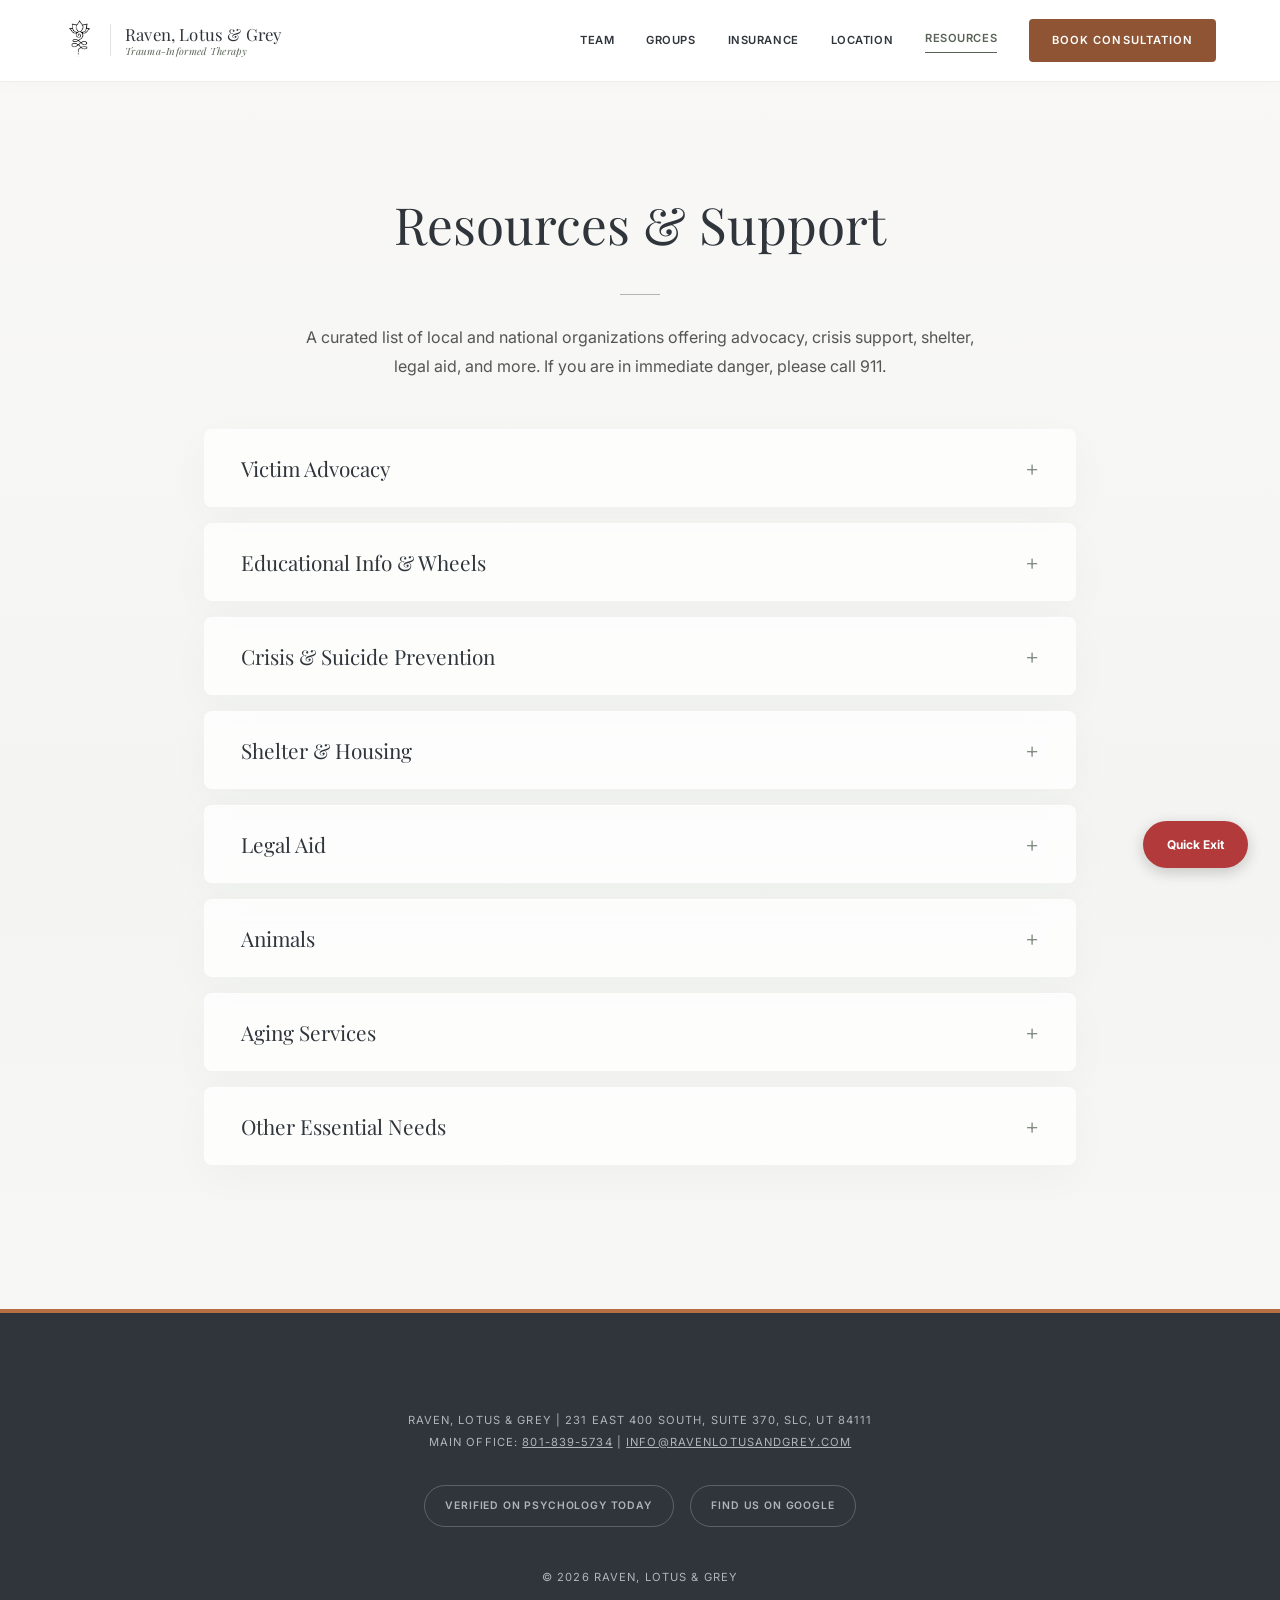
==== resources.html @ a5d20e28 "Update Open Graph meta tags for resources page" ====
<!DOCTYPE html>
<html lang="en">
<head>
    <meta charset="UTF-8">
    <meta name="viewport" content="width=device-width, initial-scale=1.0">
    <meta name="referrer" content="no-referrer">
    <meta name="description" content="Local and national resources for domestic violence advocacy, crisis support, shelter, legal aid, and more from Raven, Lotus & Grey in Salt Lake City.">
    <meta property="og:title" content="Resources & Support | Raven, Lotus & Grey">
    <meta property="og:description" content="A curated list of local and national organizations offering advocacy, crisis support, shelter, legal aid, and more.">
    <meta property="og:type" content="website">
    <meta property="og:url" content="https://ravenlotusandgrey.com/resources.html">
    <meta property="og:image" content="https://ravenlotusandgrey.com/logo.png">
    <title>Resources & Support | Raven, Lotus & Grey</title>
    <link rel="icon" type="image/png" href="logo.png">
    <link rel="preconnect" href="https://fonts.googleapis.com">
    <link rel="preconnect" href="https://fonts.gstatic.com" crossorigin>
    <link href="https://fonts.googleapis.com/css2?family=Inter:wght@300;400;500;600&family=Playfair+Display:ital,wght@0,400;0,500;1,400&display=swap" rel="stylesheet">
    <style>
        :root {
            --rlg-slate: #2F353B;
            --rlg-moss: #848D82;
            --rlg-moss-text: #5A6357;
            --rlg-clay: #B76E43;
            --rlg-clay-dark: #8F5433;
            --rlg-cream: #F9F8F6;
            --rlg-mist: #EAECE9;
            --white: #ffffff;
            --transition: all 0.5s cubic-bezier(0.165, 0.84, 0.44, 1);
        }

        * { box-sizing: border-box; margin: 0; padding: 0; }

        body {
            font-family: 'Inter', sans-serif;
            background: linear-gradient(180deg, var(--rlg-cream) 0%, #F4F5F2 50%, var(--rlg-cream) 100%);
            color: var(--rlg-slate);
            line-height: 1.8;
        }

        /* Skip link */
        .skip-link {
            position: absolute; top: -60px; left: 1rem; background: var(--rlg-slate); color: var(--white);
            padding: 0.75rem 1.25rem; border-radius: 4px; z-index: 5000; text-decoration: none;
            font-size: 0.8rem; font-weight: 600; transition: top 0.2s ease;
        }
        .skip-link:focus { top: 1rem; }

        nav {
            padding: 1.2rem 5%; display: flex; justify-content: space-between; align-items: center;
            background: var(--white);
            border-bottom: 1px solid rgba(132, 141, 130, 0.15); position: sticky; top: 0; z-index: 1000;
            box-shadow: 0 2px 20px rgba(47, 53, 59, 0.02);
        }
        .nav-logo-container { display: flex; align-items: center; gap: 14px; text-decoration: none; }
        .logo-img { height: 42px; width: auto; }
        .nav-divider { width: 1px; height: 32px; background: rgba(47, 53, 59, 0.15); flex-shrink: 0; }
        .nav-brand-group { display: flex; flex-direction: column; line-height: 1.2; }
        .nav-brand { font-family: 'Playfair Display', serif; font-weight: 400; font-size: 1.05rem; color: var(--rlg-slate); letter-spacing: 0.01em; }
        .nav-tagline { font-family: 'Playfair Display', serif; font-style: italic; font-size: 0.62rem; color: var(--rlg-moss-text); letter-spacing: 0.03em; margin-top: 1px; }
        .nav-links { display: flex; align-items: center; }
        .nav-links a { margin-left: 2rem; text-decoration: none; color: var(--rlg-slate); font-size: 0.7rem; font-weight: 600; text-transform: uppercase; letter-spacing: 0.05em; transition: var(--transition); }
        .nav-links a:hover, .nav-links a:focus-visible { color: var(--rlg-moss-text); }
        .nav-links a.current { color: var(--rlg-moss-text); border-bottom: 1px solid var(--rlg-moss-text); padding-bottom: 4px; }
        .nav-booking-btn {
            margin-left: 2rem !important; background: var(--rlg-clay-dark); color: var(--white) !important;
            padding: 0.7rem 1.4rem; border-radius: 4px; letter-spacing: 0.1em !important;
        }
        .nav-booking-btn:hover, .nav-booking-btn:focus-visible { background: var(--rlg-slate); color: var(--white) !important; }

        .nav-toggle {
            display: none; flex-direction: column; justify-content: space-between; width: 26px; height: 20px;
            background: none; border: none; cursor: pointer; padding: 0; z-index: 1100;
        }
        .nav-toggle span { display: block; height: 2px; width: 100%; background: var(--rlg-slate); border-radius: 2px; transition: var(--transition); }
        .nav-toggle.open span:nth-child(1) { transform: translateY(9px) rotate(45deg); }
        .nav-toggle.open span:nth-child(2) { opacity: 0; }
        .nav-toggle.open span:nth-child(3) { transform: translateY(-9px) rotate(-45deg); }

        .safe-exit-float {
            position: fixed; bottom: 2rem; right: 2rem; border: none; cursor: pointer; font-family: 'Inter', sans-serif;
            background: #b33a3a; color: white; padding: 1rem 1.5rem; border-radius: 50px; font-weight: 700;
            font-size: 0.75rem; z-index: 2000; box-shadow: 0 4px 15px rgba(0,0,0,0.2); transition: var(--transition);
        }
        .safe-exit-float:hover { transform: scale(1.03); background: #962e2e; }

        .resources-hero { padding: 6rem 10% 3rem; text-align: center; }
        .resources-hero:focus { outline: none; }
        .resources-hero h1 { font-family: 'Playfair Display', serif; font-size: clamp(2.4rem, 5vw, 3.2rem); font-weight: 400; color: var(--rlg-slate); }
        .resources-hero h1::after { content: ""; display: block; width: 40px; height: 1px; background: var(--rlg-moss); margin: 1.5rem auto 0; opacity: 0.6; }
        .resources-hero p { max-width: 680px; margin: 1.75rem auto 0; color: #555; font-size: 1rem; line-height: 1.8; }

        .resource-container { max-width: 1000px; margin: 0 auto; padding: 0 5% 8rem; }
        .accordion-item {
            background: rgba(255, 255, 255, 0.75); backdrop-filter: blur(12px); -webkit-backdrop-filter: blur(12px);
            border: 1px solid rgba(255, 255, 255, 0.5); border-radius: 8px; overflow: hidden;
            margin-bottom: 1rem; box-shadow: 0 12px 40px rgba(47, 53, 59, 0.03); transition: var(--transition);
        }
        .accordion-item:hover { border-color: rgba(132, 141, 130, 0.25); }
        .accordion-header {
            width: 100%; padding: 1.5rem 2.25rem; background: none; border: none;
            text-align: left; font-family: 'Playfair Display', serif; font-size: 1.3rem; font-weight: 400;
            display: flex; justify-content: space-between; align-items: center; cursor: pointer;
            transition: var(--transition); color: var(--rlg-slate);
        }
        .accordion-header:hover, .accordion-header:focus-visible { color: var(--rlg-moss-text); }
        .accordion-header:focus-visible { outline: 2px solid var(--rlg-moss); outline-offset: -2px; }
        .accordion-icon { font-family: 'Inter', sans-serif; font-size: 1.4rem; font-weight: 300; color: var(--rlg-moss); flex-shrink: 0; margin-left: 1rem; }
        .accordion-content { display: none; padding: 0.5rem 2.25rem 2.25rem; border-top: 1px solid rgba(132, 141, 130, 0.15); }

        .resource-entry { padding: 1.4rem 0; border-bottom: 1px solid rgba(132, 141, 130, 0.1); }
        .resource-entry:first-child { padding-top: 1.6rem; }
        .resource-entry:last-child { border-bottom: none; padding-bottom: 0; }
        .resource-name { font-weight: 600; color: var(--rlg-slate); font-size: 1.05rem; display: block; margin-bottom: 0.4rem; }
        .resource-info { display: inline-block; font-size: 0.7rem; font-weight: 700; text-transform: uppercase; letter-spacing: 0.05em; color: var(--white); background: var(--rlg-moss-text); padding: 0.3rem 0.7rem; border-radius: 3px; margin-bottom: 0.6rem; }
        .resource-desc { font-size: 0.9rem; color: #666; margin-bottom: 0.4rem; }
        .resource-link { font-size: 0.75rem; font-weight: 700; text-transform: uppercase; letter-spacing: 0.05em; color: var(--rlg-slate); text-decoration: none; border-bottom: 2px solid var(--rlg-mist); padding-bottom: 3px; transition: var(--transition); }
        .resource-link:hover, .resource-link:focus-visible { color: var(--rlg-moss-text); border-color: var(--rlg-moss-text); }

        .diagram-note { font-size: 0.9rem; color: #666; margin: 1.6rem 0 1.5rem; }
        .wheels-gallery { display: flex; gap: 1.5rem; }
        .gallery-card { flex: 1; text-align: center; }
        .gallery-card p { font-family: 'Playfair Display', serif; font-size: 1.05rem; margin-bottom: 0.75rem; color: var(--rlg-slate); }
        .thumbnail-container {
            width: 100%; height: 200px; overflow: hidden; display: flex; align-items: center; justify-content: center;
            cursor: zoom-in; background: rgba(250, 249, 246, 0.8); border-radius: 6px; border: 1px solid rgba(132, 141, 130, 0.15);
            position: relative; transition: var(--transition);
        }
        .thumbnail-container:hover, .thumbnail-container:focus-visible { box-shadow: 0 12px 30px rgba(47, 53, 59, 0.08); }
        .thumbnail-container:focus-visible { outline: 2px solid var(--rlg-moss); outline-offset: 2px; }
        .thumbnail-container img { max-width: 100%; max-height: 100%; object-fit: contain; transition: var(--transition); }
        .thumbnail-container:hover img { transform: scale(1.04); }
        .thumbnail-container::after {
            content: "Click to enlarge"; position: absolute; bottom: 0; left: 0; width: 100%;
            background: rgba(47, 53, 59, 0.8); color: #fff; font-size: 0.65rem; text-transform: uppercase;
            padding: 5px 0; opacity: 0; transition: var(--transition); letter-spacing: 0.08em;
        }
        .thumbnail-container:hover::after, .thumbnail-container:focus-visible::after { opacity: 1; }
        .diagram-caption { display: block; font-size: 0.7rem; color: #888; margin-top: 0.65rem; }

        .image-viewer-modal {
            display: none; position: fixed; z-index: 3000; left: 0; top: 0; width: 100%; height: 100%;
            background-color: rgba(47, 53, 59, 0.95); backdrop-filter: blur(6px); justify-content: center;
            align-items: center; cursor: zoom-out;
        }
        .viewer-content { max-width: 90%; max-height: 85vh; object-fit: contain; border-radius: 4px; box-shadow: 0 4px 30px rgba(0,0,0,0.4); animation: zoomIn 0.2s ease; }
        .close-viewer {
            position: absolute; top: 2rem; right: 3rem; color: #fff; font-size: 3rem; font-weight: 300;
            cursor: pointer; transition: var(--transition); background: none; border: none; line-height: 1; padding: 0.25rem;
        }
        .close-viewer:hover, .close-viewer:focus-visible { color: var(--rlg-moss); }
        .close-viewer:focus-visible { outline: 2px solid var(--white); outline-offset: 2px; }
        @keyframes zoomIn { from { transform: scale(0.95); opacity: 0; } to { transform: scale(1); opacity: 1; } }

        footer { padding: 6rem 10%; background: var(--rlg-slate); color: #b1b5b9; text-align: center; font-size: 0.7rem; text-transform: uppercase; letter-spacing: 0.1em; border-top: 4px solid var(--rlg-clay); }
        footer address { font-style: normal; line-height: 2; margin-bottom: 1rem; }
        footer a { color: #b1b5b9; text-decoration: underline; }
        footer a:hover { color: var(--white); }
        .trust-badges { display: flex; justify-content: center; gap: 1rem; flex-wrap: wrap; margin: 2rem 0 2.5rem; }
        .trust-badge {
            display: inline-block; border: 1px solid rgba(177, 181, 185, 0.35); padding: 0.65rem 1.3rem;
            border-radius: 50px; font-size: 0.65rem; letter-spacing: 0.08em; text-transform: uppercase;
            font-weight: 600; color: #b1b5b9; text-decoration: none !important; transition: var(--transition);
        }
        .trust-badge:hover { border-color: var(--rlg-moss); color: var(--white); }

        @media (max-width: 900px) {
            .nav-toggle { display: flex; }
            .nav-links {
                display: none; flex-direction: column; position: absolute; top: 100%; left: 0; width: 100%;
                background: rgba(255,255,255,0.98); backdrop-filter: blur(10px); padding: 1.5rem 5% 2rem;
                box-shadow: 0 10px 30px rgba(47,53,59,0.08); border-bottom: 1px solid rgba(132,141,130,0.15);
            }
            .nav-links.open { display: flex; }
            .nav-links a { margin-left: 0; margin-bottom: 1.25rem; text-align: center; }
            .nav-booking-btn { margin-left: 0 !important; text-align: center; }
        }
        @media (max-width: 768px) {
            .resources-hero { padding: 4rem 5% 2rem; }
            .accordion-header { padding: 1.25rem 1.5rem; font-size: 1.1rem; }
            .accordion-content { padding: 0.5rem 1.5rem 1.75rem; }
            .wheels-gallery { flex-direction: column; }
            .thumbnail-container { height: 240px; }
            .close-viewer { right: 1.5rem; top: 1rem; }
        }
        @media (max-width: 600px) {
            .nav-tagline, .nav-divider { display: none; }
        }
        @media (prefers-reduced-motion: reduce) {
            *, *::before, *::after {
                animation-duration: 0.01ms !important; animation-iteration-count: 1 !important;
                transition-duration: 0.01ms !important; scroll-behavior: auto !important;
            }
        }

        /* Scroll reveal */
        .reveal { opacity: 0; transform: translateY(24px); transition: opacity 0.7s ease, transform 0.7s ease; }
        .reveal.visible { opacity: 1; transform: translateY(0); }
        .reveal:nth-child(1) { transition-delay: 0s; }
        .reveal:nth-child(2) { transition-delay: 0.06s; }
        .reveal:nth-child(3) { transition-delay: 0.12s; }
        .reveal:nth-child(4) { transition-delay: 0.18s; }
        .reveal:nth-child(5) { transition-delay: 0.24s; }
        .reveal:nth-child(6) { transition-delay: 0.3s; }
        .reveal:nth-child(7) { transition-delay: 0.36s; }
        .reveal:nth-child(8) { transition-delay: 0.42s; }
    </style>
</head>
<body>

<a href="#main-content" class="skip-link">Skip to main content</a>

<nav>
    <a href="index.html" class="nav-logo-container">
        <img src="logo.png" alt="Raven, Lotus & Grey Logo" class="logo-img">
        <span class="nav-divider" aria-hidden="true"></span>
        <span class="nav-brand-group">
            <span class="nav-brand">Raven, Lotus & Grey</span>
            <span class="nav-tagline">Trauma-Informed Therapy</span>
        </span>
    </a>
    <button class="nav-toggle" id="nav-toggle" aria-label="Toggle navigation menu" aria-expanded="false" aria-controls="nav-links">
        <span></span><span></span><span></span>
    </button>
    <div class="nav-links" id="nav-links">
        <a href="index.html#clinicians">Team</a>
        <a href="index.html#groups">Groups</a>
        <a href="index.html#insurance">Insurance</a>
        <a href="index.html#location">Location</a>
        <a href="resources.html" class="current">Resources</a>
        <a href="https://clientsecure.me/widget-redirect?scopeId=57efbf01-3578-45d1-959e-c361cdd3eb7b&scopeGlobal=true&applicationId=7c72cb9f9a9b913654bb89d6c7b4e71a77911b30192051da35384b4d0c6d505b&channel=client_portal&appearance=%7B%22fullScreen%22%3Atrue%7D" class="nav-booking-btn">Book Consultation</a>
    </div>
</nav>

<button id="quick-exit-btn" class="safe-exit-float" aria-label="Quickly leave this site to a neutral webpage">Quick Exit</button>

<header class="resources-hero" id="main-content" tabindex="-1">
    <h1>Resources & Support</h1>
    <p>A curated list of local and national organizations offering advocacy, crisis support, shelter, legal aid, and more. If you are in immediate danger, please call 911.</p>
</header>

<div class="resource-container">

    <div class="accordion-item reveal">
        <button class="accordion-header" onclick="toggleAccordion(this, 'advocacy')" aria-expanded="false" aria-controls="advocacy">
            Victim Advocacy <span class="accordion-icon">+</span>
        </button>
        <div id="advocacy" class="accordion-content" role="region" aria-hidden="true">
            <div class="resource-entry"><span class="resource-name">Salt Lake City PD Victim Advocates</span><span class="resource-info">801-580-7969</span><p class="resource-desc">Addresses the immediate needs of victims, assists in the process of recovery from crime, and provides information and resources.</p></div>
            <div class="resource-entry"><span class="resource-name">Murray City PD Victim Advocates</span><span class="resource-info">801-284-4203</span><p class="resource-desc">Assists in the process of recovery from crime and provides information and resources.</p></div>
            <div class="resource-entry"><span class="resource-name">Draper City PD Victim Advocates</span><span class="resource-info">801-576-6355</span><p class="resource-desc">Immediate needs assistance for crime victims.</p></div>
            <div class="resource-entry"><span class="resource-name">Midvale City PD Victim Advocates</span><span class="resource-info">385-468-9365</span><p class="resource-desc">Immediate needs assistance and resource provision.</p></div>
            <div class="resource-entry"><span class="resource-name">West Valley City PD Victim Advocates</span><span class="resource-info">801-963-3223</span><p class="resource-desc">Immediate needs assistance and resource provision.</p></div>
            <div class="resource-entry"><span class="resource-name">Peace House</span><span class="resource-info">435-658-4739</span><p class="resource-desc">Main office located in Park City. Provides victim advocacy and emergency 24/7 support.</p><a href="https://peacehouse.org/" class="resource-link">Visit peacehouse.org</a></div>
        </div>
    </div>

    <div class="accordion-item reveal">
        <button class="accordion-header" onclick="toggleAccordion(this, 'edu')" aria-expanded="false" aria-controls="edu">
            Educational Info & Wheels <span class="accordion-icon">+</span>
        </button>
        <div id="edu" class="accordion-content" role="region" aria-hidden="true">
            <p class="diagram-note">Select any diagram below to view it full screen.</p>
            <div class="wheels-gallery">
                <div class="gallery-card">
                    <p>Power & Control</p>
                    <div class="thumbnail-container" tabindex="0" role="button" aria-label="Enlarge Power and Control Wheel diagram" onclick="viewImage('power.jpeg', 'Power and Control Wheel Diagram', this)" onkeydown="if(event.key==='Enter'||event.key===' '){event.preventDefault(); viewImage('power.jpeg', 'Power and Control Wheel Diagram', this);}">
                        <img src="power.jpeg" alt="Power and Control Wheel Diagram">
                    </div>
                    <small class="diagram-caption">Developed by the Domestic Abuse Intervention Programs (DAIP), Duluth, MN.</small>
                </div>
                <div class="gallery-card">
                    <p>Equality Framework</p>
                    <div class="thumbnail-container" tabindex="0" role="button" aria-label="Enlarge Equality Wheel diagram" onclick="viewImage('Equality-wheel.png', 'Equality Wheel Diagram', this)" onkeydown="if(event.key==='Enter'||event.key===' '){event.preventDefault(); viewImage('Equality-wheel.png', 'Equality Wheel Diagram', this);}">
                        <img src="Equality-wheel.png" alt="Equality Wheel Diagram">
                    </div>
                    <small class="diagram-caption">Developed by the Domestic Abuse Intervention Programs (DAIP), Duluth, MN.</small>
                </div>
                <div class="gallery-card">
                    <p>Cycle of Abuse</p>
                    <div class="thumbnail-container" tabindex="0" role="button" aria-label="Enlarge Cycle of Abuse diagram" onclick="viewImage('cycle-of-abuse.png', 'Cycle of Abuse Diagram', this)" onkeydown="if(event.key==='Enter'||event.key===' '){event.preventDefault(); viewImage('cycle-of-abuse.png', 'Cycle of Abuse Diagram', this);}">
                        <img src="cycle-of-abuse.png" alt="Cycle of Abuse Diagram">
                    </div>
                    <small class="diagram-caption">Concept developed by Dr. Lenore E. Walker (1979).</small>
                </div>
            </div>
        </div>
    </div>

    <div class="accordion-item reveal">
        <button class="accordion-header" onclick="toggleAccordion(this, 'crisis')" aria-expanded="false" aria-controls="crisis">
            Crisis & Suicide Prevention <span class="accordion-icon">+</span>
        </button>
        <div id="crisis" class="accordion-content" role="region" aria-hidden="true">
            <div class="resource-entry"><span class="resource-name">National Suicide Prevention Hotline</span><span class="resource-info">1-800-273-8255</span><br><a href="https://988lifeline.org/" class="resource-link">988lifeline.org</a></div>
            <div class="resource-entry"><span class="resource-name">UNI Warmline</span><span class="resource-info">801-587-1055</span><p class="resource-desc">For individuals who are not in crisis, but seeking support, engagement, or encouragement.</p></div>
            <div class="resource-entry"><span class="resource-name">Utah Domestic Violence LINKline</span><span class="resource-info">1-800-897-5465</span><p class="resource-desc">24/7 free, confidential support.</p></div>
            <div class="resource-entry"><span class="resource-name">Trevor Project</span><span class="resource-info">1-866-488-7386</span><br><a href="https://www.thetrevorproject.org/" class="resource-link">thetrevorproject.org</a></div>
            <div class="resource-entry"><span class="resource-name">Rape Recovery Crisis Line</span><span class="resource-info">1-888-421-1100</span><p class="resource-desc">Utah 24hr Sexual Violence Helpline.</p></div>
        </div>
    </div>

    <div class="accordion-item reveal">
        <button class="accordion-header" onclick="toggleAccordion(this, 'shelter')" aria-expanded="false" aria-controls="shelter">
            Shelter & Housing <span class="accordion-icon">+</span>
        </button>
        <div id="shelter" class="accordion-content" role="region" aria-hidden="true">
            <div class="resource-entry"><span class="resource-name">Rescue Mission of Salt Lake</span><span class="resource-info">801-521-5925 (Women) | 801-355-1302 (Men)</span><br><a href="https://rescuesaltlake.org/" class="resource-link">rescuesaltlake.org</a></div>
            <div class="resource-entry"><span class="resource-name">YWCA Utah</span><span class="resource-info">801-537-8600</span><br><a href="https://www.ywcautah.org/" class="resource-link">ywcautah.org</a></div>
            <div class="resource-entry"><span class="resource-name">VOA Center for Women and Children</span><span class="resource-info">801-261-9177</span><br><a href="https://www.voaut.org/cwc" class="resource-link">voaut.org/cwc</a></div>
            <div class="resource-entry"><span class="resource-name">Smart Move SLC</span><span class="resource-info">801-860-4342</span><br><a href="https://www.smartmoveslc.com/" class="resource-link">smartmoveslc.com</a></div>
        </div>
    </div>

    <div class="accordion-item reveal">
        <button class="accordion-header" onclick="toggleAccordion(this, 'legal')" aria-expanded="false" aria-controls="legal">
            Legal Aid <span class="accordion-icon">+</span>
        </button>
        <div id="legal" class="accordion-content" role="region" aria-hidden="true">
            <div class="resource-entry"><span class="resource-name">Legal Aid Society of Salt Lake</span><span class="resource-info">801-328-8849</span><br><a href="https://www.legalaidsocietyofsaltlake.org/" class="resource-link">legalaidsocietyofsaltlake.org</a></div>
            <div class="resource-entry"><span class="resource-name">Timpanogos Legal Center</span><span class="resource-info">801-649-8895</span><br><a href="https://www.timplegal.org/" class="resource-link">timplegal.org</a></div>
            <div class="resource-entry"><span class="resource-name">Utah Homicide Survivors</span><span class="resource-info">801-500-9077</span><p class="resource-desc">Legal assistance with civil issues related to homicide cases.</p></div>
        </div>
    </div>

    <div class="accordion-item reveal">
        <button class="accordion-header" onclick="toggleAccordion(this, 'animals')" aria-expanded="false" aria-controls="animals">
            Animals <span class="accordion-icon">+</span>
        </button>
        <div id="animals" class="accordion-content" role="region" aria-hidden="true">
            <div class="resource-entry"><span class="resource-name">Ruff Haven</span><span class="resource-info">801-251-6765</span><p class="resource-desc">Emergency animal shelter and free pet medical help.</p><a href="https://www.ruffhaven.org/" class="resource-link">ruffhaven.org</a></div>
            <div class="resource-entry"><span class="resource-name">Nuzzles & Co (Purple Paw Program)</span><p class="resource-desc">Safe pet sheltering for those leaving DV.</p><a href="https://www.nuzzlesandco.org/purple-paw-program/" class="resource-link">nuzzlesandco.org</a></div>
        </div>
    </div>

    <div class="accordion-item reveal">
        <button class="accordion-header" onclick="toggleAccordion(this, 'aging')" aria-expanded="false" aria-controls="aging">
            Aging Services <span class="accordion-icon">+</span>
        </button>
        <div id="aging" class="accordion-content" role="region" aria-hidden="true">
            <div class="resource-entry"><span class="resource-name">Utah Department of Human Services (Aging)</span><span class="resource-info">1-800-371-7897</span><br><a href="https://daas.utah.gov/" class="resource-link">daas.utah.gov</a></div>
            <div class="resource-entry"><span class="resource-name">Neighbors Helping Neighbors</span><span class="resource-info">801-585-9505</span><p class="resource-desc">Independence support for individuals 65+.</p></div>
        </div>
    </div>

    <div class="accordion-item reveal">
        <button class="accordion-header" onclick="toggleAccordion(this, 'essential')" aria-expanded="false" aria-controls="essential">
            Other Essential Needs <span class="accordion-icon">+</span>
        </button>
        <div id="essential" class="accordion-content" role="region" aria-hidden="true">
            <div class="resource-entry"><span class="resource-name">DWS Employment Resources</span><span class="resource-info">801-526-9675</span><br><a href="https://jobs.utah.gov/" class="resource-link">jobs.utah.gov</a></div>
            <div class="resource-entry"><span class="resource-name">Suited for Good</span><p class="resource-desc">Interview clothing assistance for men.</p><a href="https://www.suitedforgood.com/" class="resource-link">suitedforgood.com</a></div>
            <div class="resource-entry"><span class="resource-name">Fourth Street Clinic</span><span class="resource-info">801-364-0058</span><br><a href="https://fourthstreetclinic.org/" class="resource-link">fourthstreetclinic.org</a></div>
        </div>
    </div>

</div>

<div id="imageViewer" class="image-viewer-modal" role="dialog" aria-modal="true" aria-hidden="true" onclick="if(event.target===this){closeViewer();}">
    <button class="close-viewer" id="viewer-close-btn" onclick="closeViewer()" aria-label="Close image viewer">&times;</button>
    <img class="viewer-content" id="viewerTarget" src="" alt="" onclick="closeViewer()">
</div>

<footer>
    <address>
        Raven, Lotus & Grey | 231 East 400 South, Suite 370, SLC, UT 84111<br>
        Main Office: <a href="tel:+18018395734">801-839-5734</a> | <a href="mailto:info@ravenlotusandgrey.com">info@ravenlotusandgrey.com</a>
    </address>
    <div class="trust-badges">
        <a href="https://www.psychologytoday.com/us/therapists/raven-lotus-grey-salt-lake-city-ut/1708269" class="trust-badge" target="_blank" rel="noopener noreferrer">Verified on Psychology Today</a>
        <a href="https://maps.google.com/?cid=8307513080412740282" class="trust-badge" target="_blank" rel="noopener noreferrer">Find Us on Google</a>
    </div>
    &copy; 2026 Raven, Lotus & Grey
</footer>

<script>
    /* ---------- Scroll reveal ---------- */
    const revealEls = document.querySelectorAll('.reveal');
    if ('IntersectionObserver' in window) {
        const revealObserver = new IntersectionObserver((entries) => {
            entries.forEach(entry => {
                if (entry.isIntersecting) {
                    entry.target.classList.add('visible');
                    revealObserver.unobserve(entry.target);
                }
            });
        }, { threshold: 0.15, rootMargin: '0px 0px -40px 0px' });
        revealEls.forEach(el => revealObserver.observe(el));
    } else {
        revealEls.forEach(el => el.classList.add('visible'));
    }

    /* ---------- Mobile nav toggle ---------- */
    const navToggle = document.getElementById("nav-toggle");
    const navLinksEl = document.getElementById("nav-links");
    if (navToggle && navLinksEl) {
        navToggle.addEventListener("click", () => {
            const isOpen = navLinksEl.classList.toggle("open");
            navToggle.classList.toggle("open", isOpen);
            navToggle.setAttribute("aria-expanded", isOpen ? "true" : "false");
        });
        navLinksEl.querySelectorAll("a").forEach(link => {
            link.addEventListener("click", () => {
                navLinksEl.classList.remove("open");
                navToggle.classList.remove("open");
                navToggle.setAttribute("aria-expanded", "false");
            });
        });
    }

    /* ---------- Accordion ---------- */
    function toggleAccordion(btn, id) {
        const content = document.getElementById(id);
        const isOpen = content.classList.contains('open');

        document.querySelectorAll('.accordion-content').forEach(el => {
            el.classList.remove('open');
            el.style.display = 'none';
            el.setAttribute('aria-hidden', 'true');
            const header = el.previousElementSibling;
            header.setAttribute('aria-expanded', 'false');
            header.querySelector('.accordion-icon').textContent = '+';
        });

        if (!isOpen) {
            content.classList.add('open');
            content.style.display = 'block';
            content.setAttribute('aria-hidden', 'false');
            btn.setAttribute('aria-expanded', 'true');
            btn.querySelector('.accordion-icon').textContent = '\u2212';
        }
    }

    /* ---------- Image viewer with focus management ---------- */
    let lastFocusedImgTrigger = null;

    function viewImage(src, altText, triggerEl) {
        lastFocusedImgTrigger = triggerEl || document.activeElement;
        const img = document.getElementById('viewerTarget');
        img.src = src;
        img.alt = altText || '';
        const modal = document.getElementById('imageViewer');
        modal.style.display = 'flex';
        modal.setAttribute('aria-hidden', 'false');
        document.getElementById('viewer-close-btn').focus();
    }

    function closeViewer() {
        const modal = document.getElementById('imageViewer');
        modal.style.display = 'none';
        modal.setAttribute('aria-hidden', 'true');
        if (lastFocusedImgTrigger) {
            lastFocusedImgTrigger.focus();
            lastFocusedImgTrigger = null;
        }
    }

    /* ---------- Quick exit ---------- */
    function quickExit() {
        window.location.replace('https://www.weather.com');
    }
    document.getElementById('quick-exit-btn')?.addEventListener('click', quickExit);

    /* ---------- Keyboard handling: focus trap, escape, quick-exit ---------- */
    let escapeTimeout;
    document.addEventListener('keydown', function(event) {
        const viewer = document.getElementById('imageViewer');
        const viewerOpen = viewer && viewer.style.display === 'flex';

        if (viewerOpen && event.key === 'Tab') {
            event.preventDefault();
            document.getElementById('viewer-close-btn').focus();
            return;
        }

        if (event.key === 'Escape') {
            if (viewerOpen) { closeViewer(); return; }
            if (escapeTimeout) { quickExit(); }
            else { escapeTimeout = setTimeout(() => { escapeTimeout = null; }, 500); }
        }
    });
</script>

</body>
</html>
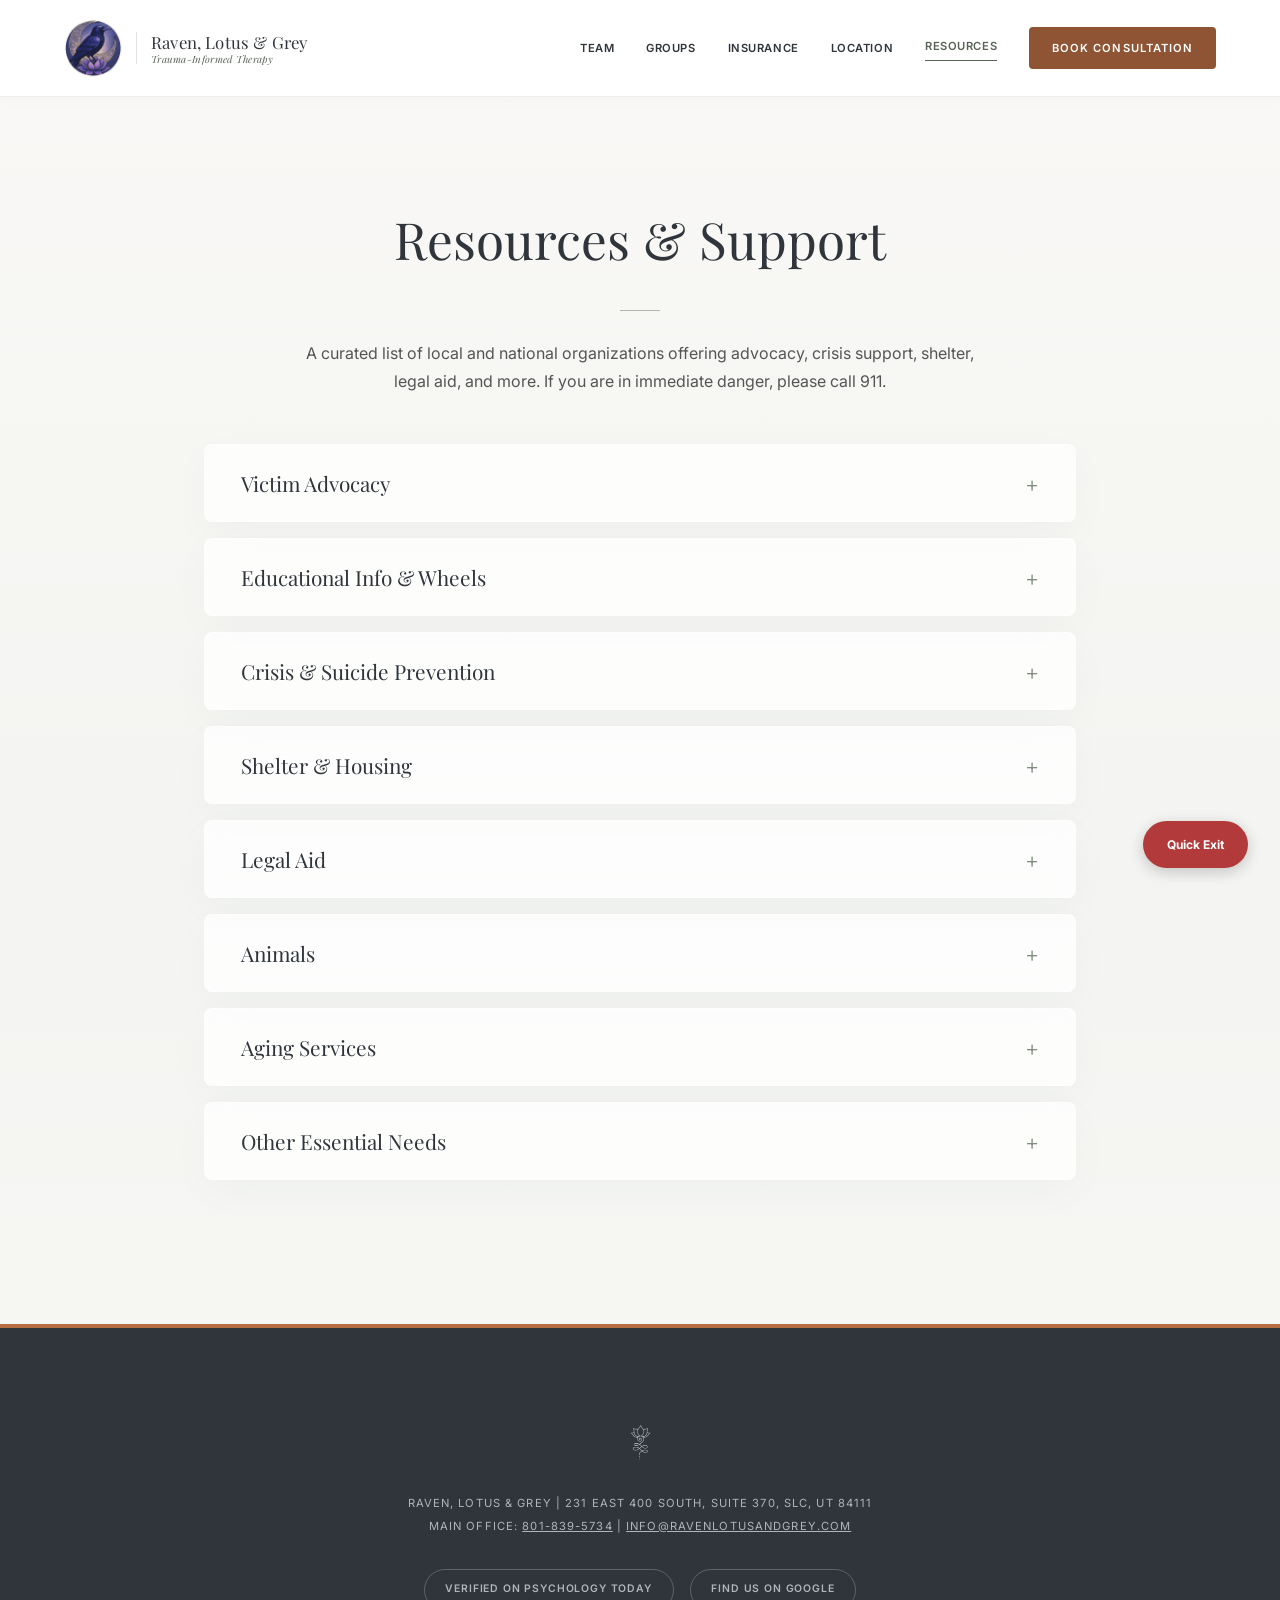
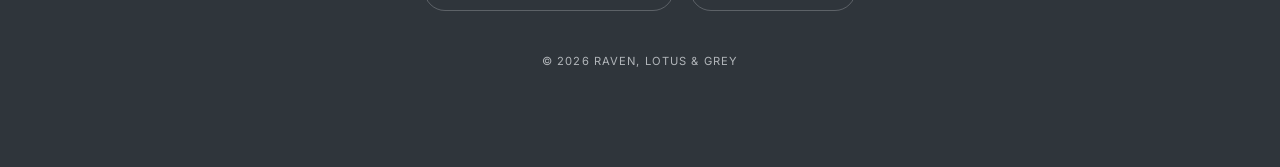
==== commit 432b5e9c: "Update logo images and adjust sizes in resources.html" ====
--- a/resources.html
+++ b/resources.html
@@ -52,7 +52,7 @@
             box-shadow: 0 2px 20px rgba(47, 53, 59, 0.02);
         }
         .nav-logo-container { display: flex; align-items: center; gap: 14px; text-decoration: none; }
-        .logo-img { height: 42px; width: auto; }
+        .logo-img { height: 58px; width: auto; }
         .nav-divider { width: 1px; height: 32px; background: rgba(47, 53, 59, 0.15); flex-shrink: 0; }
         .nav-brand-group { display: flex; flex-direction: column; line-height: 1.2; }
         .nav-brand { font-family: 'Playfair Display', serif; font-weight: 400; font-size: 1.05rem; color: var(--rlg-slate); letter-spacing: 0.01em; }
@@ -153,6 +153,7 @@
 
         footer { padding: 6rem 10%; background: var(--rlg-slate); color: #b1b5b9; text-align: center; font-size: 0.7rem; text-transform: uppercase; letter-spacing: 0.1em; border-top: 4px solid var(--rlg-clay); }
         footer address { font-style: normal; line-height: 2; margin-bottom: 1rem; }
+        .footer-logo { height: 38px; width: auto; margin-bottom: 1.5rem; opacity: 0.9; }
         footer a { color: #b1b5b9; text-decoration: underline; }
         footer a:hover { color: var(--white); }
         .trust-badges { display: flex; justify-content: center; gap: 1rem; flex-wrap: wrap; margin: 2rem 0 2.5rem; }
@@ -211,7 +212,7 @@
 
 <nav>
     <a href="index.html" class="nav-logo-container">
-        <img src="logo.png" alt="Raven, Lotus & Grey Logo" class="logo-img">
+        <img src="nav-logo-raven.png" alt="Raven, Lotus & Grey emblem: a raven on a crescent moon perched above a lotus" class="logo-img">
         <span class="nav-divider" aria-hidden="true"></span>
         <span class="nav-brand-group">
             <span class="nav-brand">Raven, Lotus & Grey</span>
@@ -361,6 +362,7 @@
 </div>
 
 <footer>
+    <img src="footer-logo-lotus.png" alt="" class="footer-logo">
     <address>
         Raven, Lotus & Grey | 231 East 400 South, Suite 370, SLC, UT 84111<br>
         Main Office: <a href="tel:+18018395734">801-839-5734</a> | <a href="mailto:info@ravenlotusandgrey.com">info@ravenlotusandgrey.com</a>
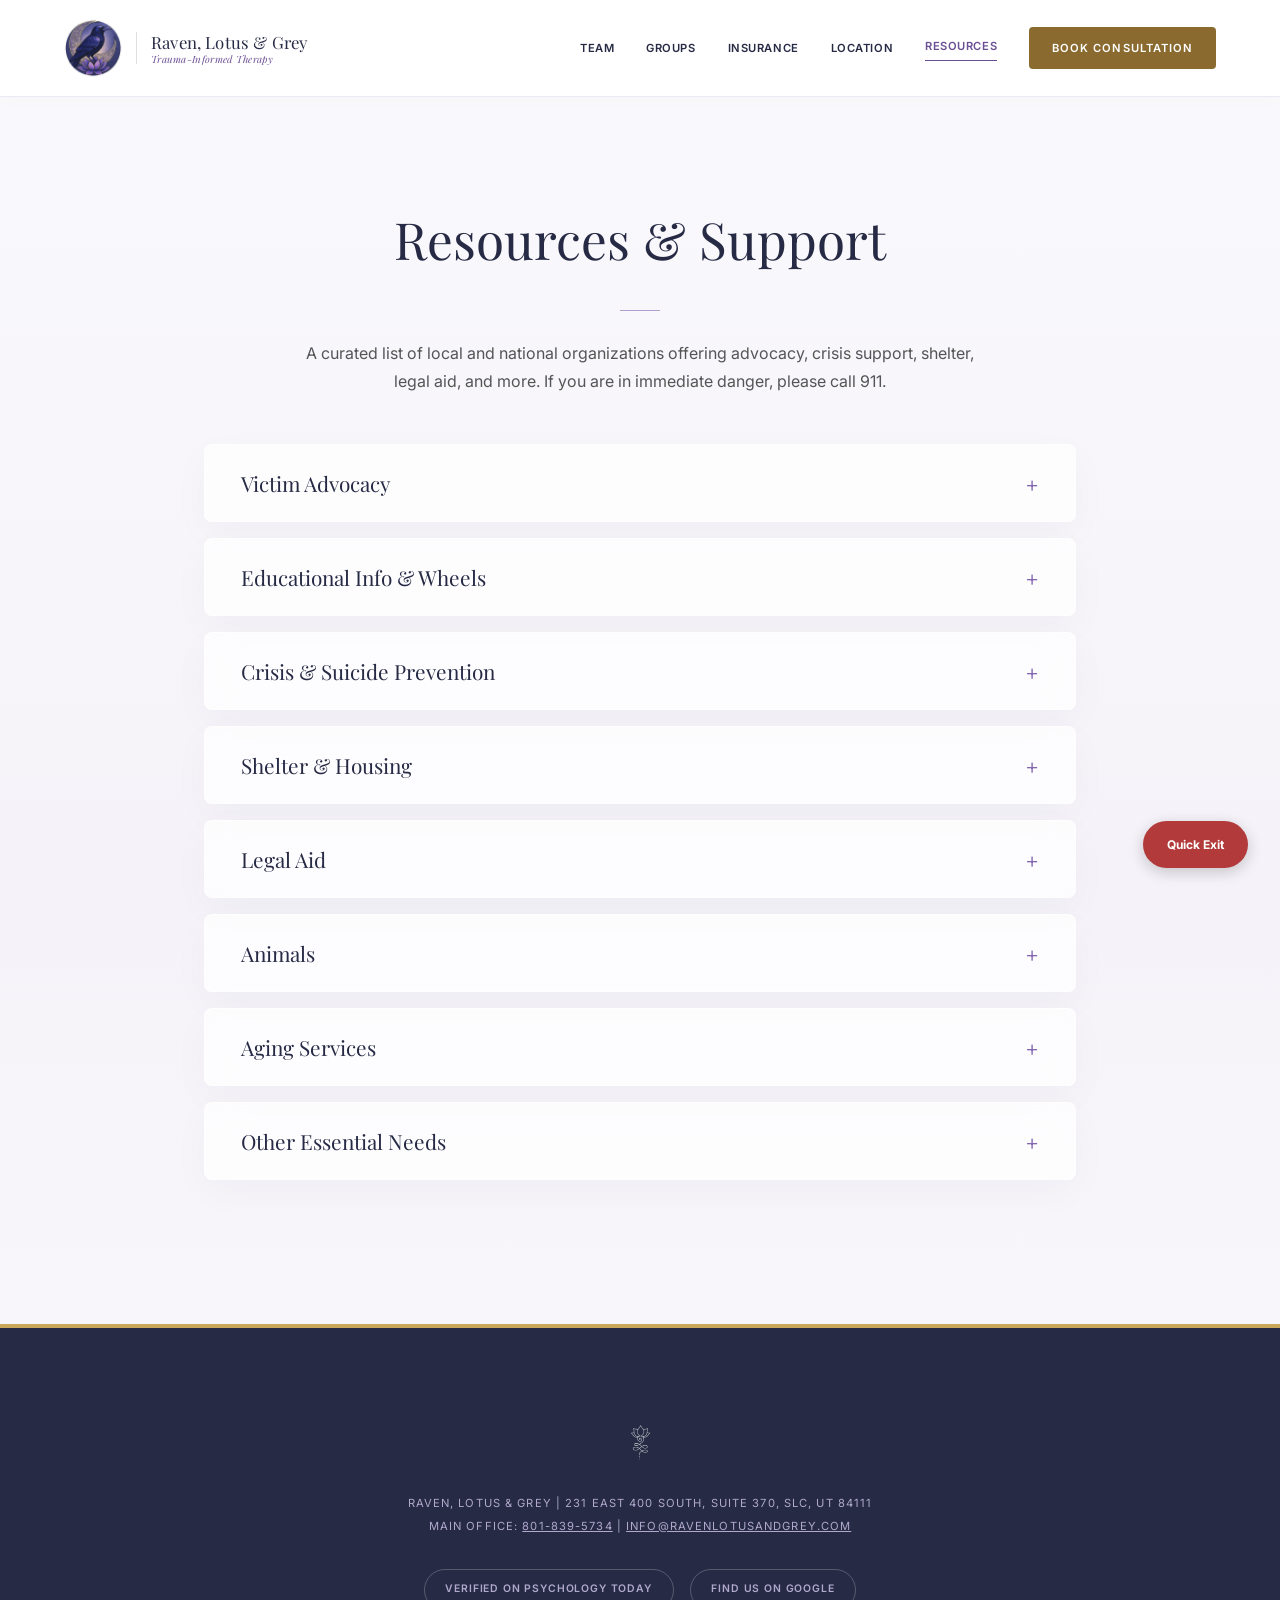
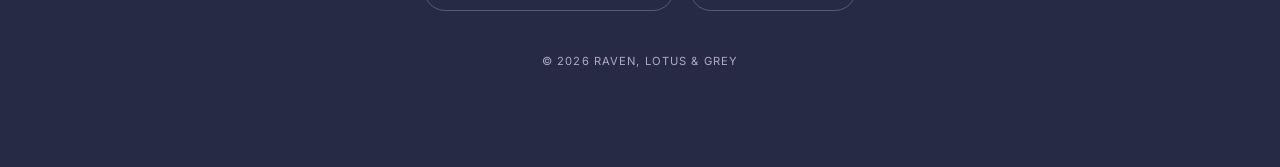
==== commit edc0e0c4: "Update color variables and styles in resources.html" ====
--- a/resources.html
+++ b/resources.html
@@ -11,19 +11,19 @@
     <meta property="og:url" content="https://ravenlotusandgrey.com/resources.html">
     <meta property="og:image" content="https://ravenlotusandgrey.com/logo.png">
     <title>Resources & Support | Raven, Lotus & Grey</title>
-    <link rel="icon" type="image/png" href="logo.png">
+    <link rel="icon" type="image/png" href="favicon-lotus.png">
     <link rel="preconnect" href="https://fonts.googleapis.com">
     <link rel="preconnect" href="https://fonts.gstatic.com" crossorigin>
     <link href="https://fonts.googleapis.com/css2?family=Inter:wght@300;400;500;600&family=Playfair+Display:ital,wght@0,400;0,500;1,400&display=swap" rel="stylesheet">
     <style>
         :root {
-            --rlg-slate: #2F353B;
-            --rlg-moss: #848D82;
-            --rlg-moss-text: #5A6357;
-            --rlg-clay: #B76E43;
-            --rlg-clay-dark: #8F5433;
-            --rlg-cream: #F9F8F6;
-            --rlg-mist: #EAECE9;
+            --rlg-slate: #262A45;
+            --rlg-moss: #8366AF;
+            --rlg-moss-text: #6B4F94;
+            --rlg-clay: #C9A85C;
+            --rlg-clay-dark: #8A6A2E;
+            --rlg-cream: #FAF9FC;
+            --rlg-mist: #EDEAF3;
             --white: #ffffff;
             --transition: all 0.5s cubic-bezier(0.165, 0.84, 0.44, 1);
         }
@@ -32,7 +32,7 @@
 
         body {
             font-family: 'Inter', sans-serif;
-            background: linear-gradient(180deg, var(--rlg-cream) 0%, #F4F5F2 50%, var(--rlg-cream) 100%);
+            background: linear-gradient(180deg, var(--rlg-cream) 0%, #F5F3F9 50%, var(--rlg-cream) 100%);
             color: var(--rlg-slate);
             line-height: 1.8;
         }
@@ -48,12 +48,12 @@
         nav {
             padding: 1.2rem 5%; display: flex; justify-content: space-between; align-items: center;
             background: var(--white);
-            border-bottom: 1px solid rgba(132, 141, 130, 0.15); position: sticky; top: 0; z-index: 1000;
-            box-shadow: 0 2px 20px rgba(47, 53, 59, 0.02);
+            border-bottom: 1px solid rgba(131, 102, 175, 0.15); position: sticky; top: 0; z-index: 1000;
+            box-shadow: 0 2px 20px rgba(38, 42, 69, 0.02);
         }
         .nav-logo-container { display: flex; align-items: center; gap: 14px; text-decoration: none; }
         .logo-img { height: 58px; width: auto; }
-        .nav-divider { width: 1px; height: 32px; background: rgba(47, 53, 59, 0.15); flex-shrink: 0; }
+        .nav-divider { width: 1px; height: 32px; background: rgba(38, 42, 69, 0.15); flex-shrink: 0; }
         .nav-brand-group { display: flex; flex-direction: column; line-height: 1.2; }
         .nav-brand { font-family: 'Playfair Display', serif; font-weight: 400; font-size: 1.05rem; color: var(--rlg-slate); letter-spacing: 0.01em; }
         .nav-tagline { font-family: 'Playfair Display', serif; font-style: italic; font-size: 0.62rem; color: var(--rlg-moss-text); letter-spacing: 0.03em; margin-top: 1px; }
@@ -93,9 +93,9 @@
         .accordion-item {
             background: rgba(255, 255, 255, 0.75); backdrop-filter: blur(12px); -webkit-backdrop-filter: blur(12px);
             border: 1px solid rgba(255, 255, 255, 0.5); border-radius: 8px; overflow: hidden;
-            margin-bottom: 1rem; box-shadow: 0 12px 40px rgba(47, 53, 59, 0.03); transition: var(--transition);
-        }
-        .accordion-item:hover { border-color: rgba(132, 141, 130, 0.25); }
+            margin-bottom: 1rem; box-shadow: 0 12px 40px rgba(38, 42, 69, 0.03); transition: var(--transition);
+        }
+        .accordion-item:hover { border-color: rgba(131, 102, 175, 0.25); }
         .accordion-header {
             width: 100%; padding: 1.5rem 2.25rem; background: none; border: none;
             text-align: left; font-family: 'Playfair Display', serif; font-size: 1.3rem; font-weight: 400;
@@ -105,9 +105,9 @@
         .accordion-header:hover, .accordion-header:focus-visible { color: var(--rlg-moss-text); }
         .accordion-header:focus-visible { outline: 2px solid var(--rlg-moss); outline-offset: -2px; }
         .accordion-icon { font-family: 'Inter', sans-serif; font-size: 1.4rem; font-weight: 300; color: var(--rlg-moss); flex-shrink: 0; margin-left: 1rem; }
-        .accordion-content { display: none; padding: 0.5rem 2.25rem 2.25rem; border-top: 1px solid rgba(132, 141, 130, 0.15); }
-
-        .resource-entry { padding: 1.4rem 0; border-bottom: 1px solid rgba(132, 141, 130, 0.1); }
+        .accordion-content { display: none; padding: 0.5rem 2.25rem 2.25rem; border-top: 1px solid rgba(131, 102, 175, 0.15); }
+
+        .resource-entry { padding: 1.4rem 0; border-bottom: 1px solid rgba(131, 102, 175, 0.1); }
         .resource-entry:first-child { padding-top: 1.6rem; }
         .resource-entry:last-child { border-bottom: none; padding-bottom: 0; }
         .resource-name { font-weight: 600; color: var(--rlg-slate); font-size: 1.05rem; display: block; margin-bottom: 0.4rem; }
@@ -122,16 +122,16 @@
         .gallery-card p { font-family: 'Playfair Display', serif; font-size: 1.05rem; margin-bottom: 0.75rem; color: var(--rlg-slate); }
         .thumbnail-container {
             width: 100%; height: 200px; overflow: hidden; display: flex; align-items: center; justify-content: center;
-            cursor: zoom-in; background: rgba(250, 249, 246, 0.8); border-radius: 6px; border: 1px solid rgba(132, 141, 130, 0.15);
+            cursor: zoom-in; background: rgba(250, 249, 246, 0.8); border-radius: 6px; border: 1px solid rgba(131, 102, 175, 0.15);
             position: relative; transition: var(--transition);
         }
-        .thumbnail-container:hover, .thumbnail-container:focus-visible { box-shadow: 0 12px 30px rgba(47, 53, 59, 0.08); }
+        .thumbnail-container:hover, .thumbnail-container:focus-visible { box-shadow: 0 12px 30px rgba(38, 42, 69, 0.08); }
         .thumbnail-container:focus-visible { outline: 2px solid var(--rlg-moss); outline-offset: 2px; }
         .thumbnail-container img { max-width: 100%; max-height: 100%; object-fit: contain; transition: var(--transition); }
         .thumbnail-container:hover img { transform: scale(1.04); }
         .thumbnail-container::after {
             content: "Click to enlarge"; position: absolute; bottom: 0; left: 0; width: 100%;
-            background: rgba(47, 53, 59, 0.8); color: #fff; font-size: 0.65rem; text-transform: uppercase;
+            background: rgba(38, 42, 69, 0.8); color: #fff; font-size: 0.65rem; text-transform: uppercase;
             padding: 5px 0; opacity: 0; transition: var(--transition); letter-spacing: 0.08em;
         }
         .thumbnail-container:hover::after, .thumbnail-container:focus-visible::after { opacity: 1; }
@@ -139,7 +139,7 @@
 
         .image-viewer-modal {
             display: none; position: fixed; z-index: 3000; left: 0; top: 0; width: 100%; height: 100%;
-            background-color: rgba(47, 53, 59, 0.95); backdrop-filter: blur(6px); justify-content: center;
+            background-color: rgba(38, 42, 69, 0.95); backdrop-filter: blur(6px); justify-content: center;
             align-items: center; cursor: zoom-out;
         }
         .viewer-content { max-width: 90%; max-height: 85vh; object-fit: contain; border-radius: 4px; box-shadow: 0 4px 30px rgba(0,0,0,0.4); animation: zoomIn 0.2s ease; }
@@ -151,16 +151,16 @@
         .close-viewer:focus-visible { outline: 2px solid var(--white); outline-offset: 2px; }
         @keyframes zoomIn { from { transform: scale(0.95); opacity: 0; } to { transform: scale(1); opacity: 1; } }
 
-        footer { padding: 6rem 10%; background: var(--rlg-slate); color: #b1b5b9; text-align: center; font-size: 0.7rem; text-transform: uppercase; letter-spacing: 0.1em; border-top: 4px solid var(--rlg-clay); }
+        footer { padding: 6rem 10%; background: var(--rlg-slate); color: #B0A9CC; text-align: center; font-size: 0.7rem; text-transform: uppercase; letter-spacing: 0.1em; border-top: 4px solid var(--rlg-clay); }
         footer address { font-style: normal; line-height: 2; margin-bottom: 1rem; }
         .footer-logo { height: 38px; width: auto; margin-bottom: 1.5rem; opacity: 0.9; }
-        footer a { color: #b1b5b9; text-decoration: underline; }
+        footer a { color: #B0A9CC; text-decoration: underline; }
         footer a:hover { color: var(--white); }
         .trust-badges { display: flex; justify-content: center; gap: 1rem; flex-wrap: wrap; margin: 2rem 0 2.5rem; }
         .trust-badge {
             display: inline-block; border: 1px solid rgba(177, 181, 185, 0.35); padding: 0.65rem 1.3rem;
             border-radius: 50px; font-size: 0.65rem; letter-spacing: 0.08em; text-transform: uppercase;
-            font-weight: 600; color: #b1b5b9; text-decoration: none !important; transition: var(--transition);
+            font-weight: 600; color: #B0A9CC; text-decoration: none !important; transition: var(--transition);
         }
         .trust-badge:hover { border-color: var(--rlg-moss); color: var(--white); }
 
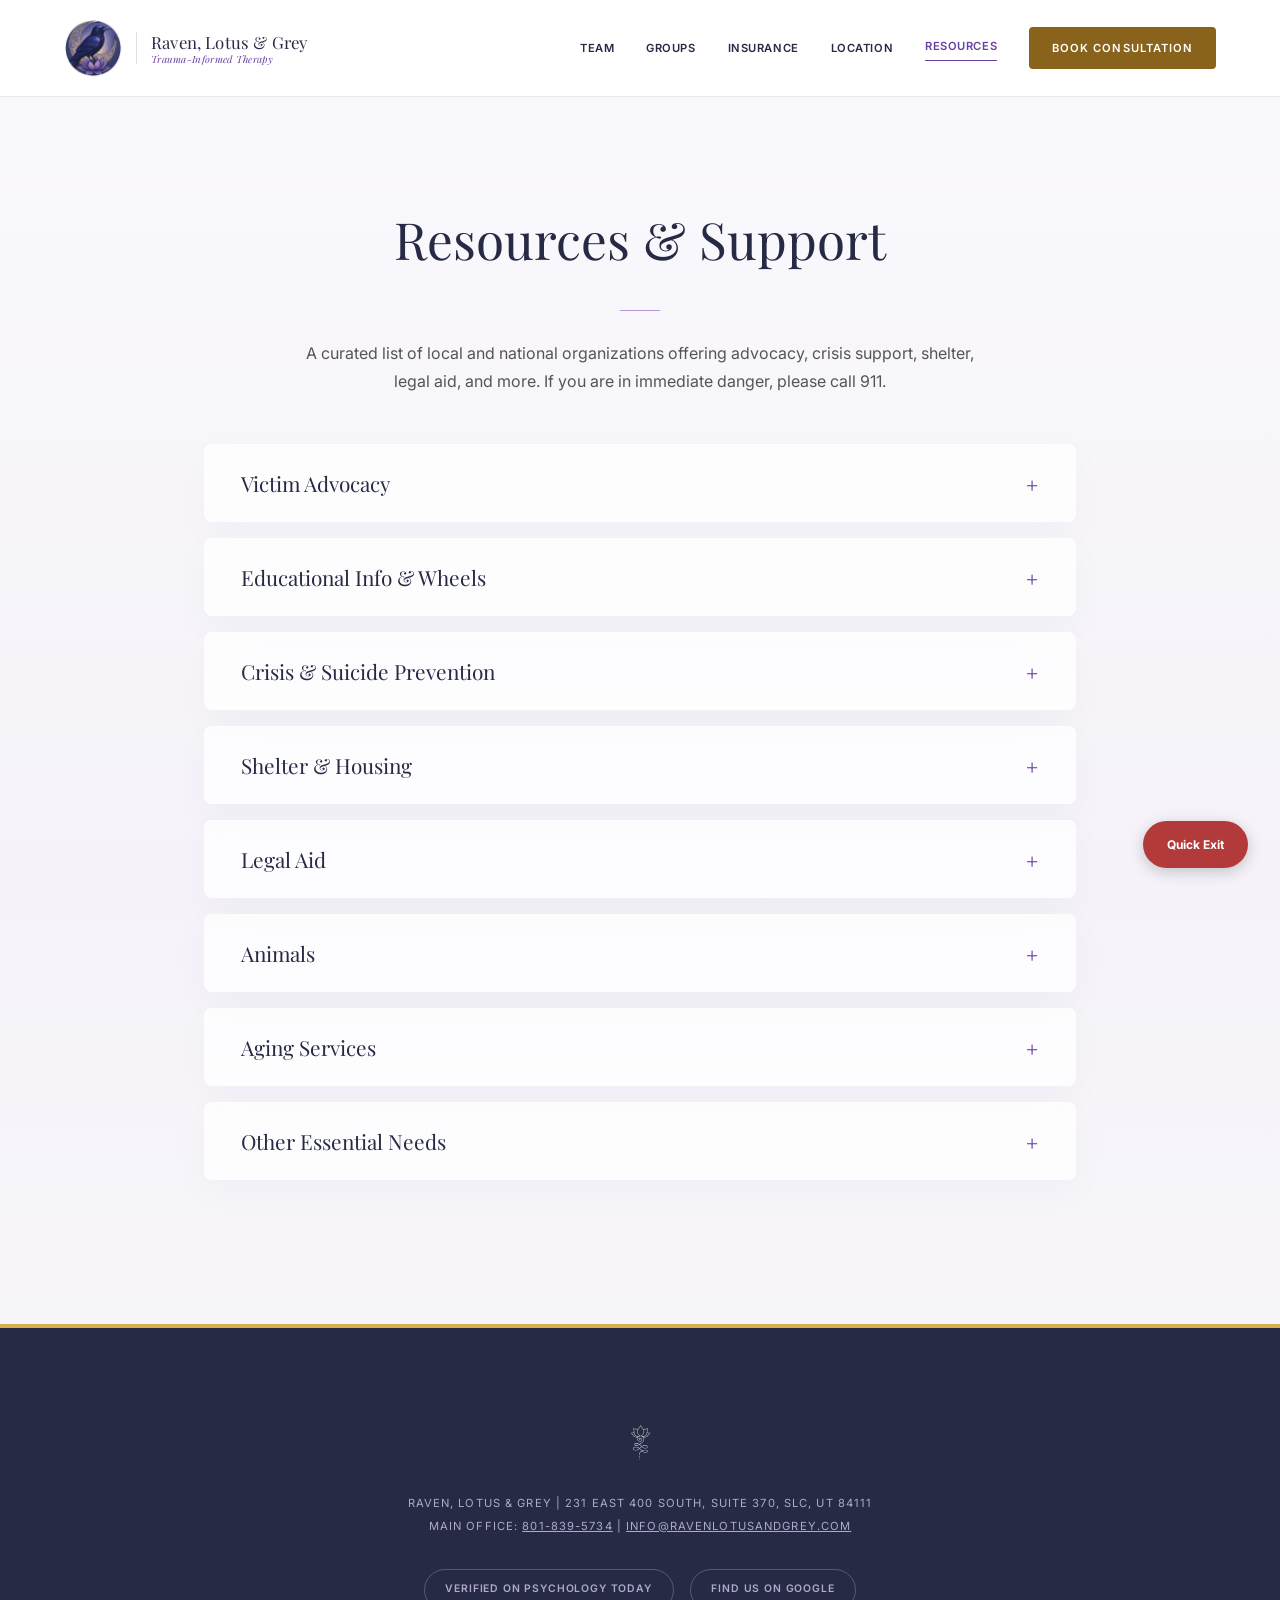
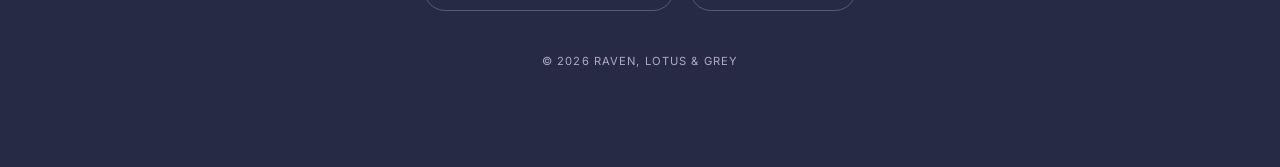
==== commit 39acc381: "Update color variables in resources.html" ====
--- a/resources.html
+++ b/resources.html
@@ -18,13 +18,14 @@
     <style>
         :root {
             --rlg-slate: #262A45;
-            --rlg-moss: #8366AF;
-            --rlg-moss-text: #6B4F94;
-            --rlg-clay: #C9A85C;
-            --rlg-clay-dark: #8A6A2E;
+            --rlg-moss: #815DB8;
+            --rlg-moss-text: #6841A2;
+            --rlg-clay: #D9AE4C;
+            --rlg-clay-dark: #89631B;
             --rlg-cream: #FAF9FC;
             --rlg-mist: #EDEAF3;
             --white: #ffffff;
+            --rlg-glow: #3f3573;
             --transition: all 0.5s cubic-bezier(0.165, 0.84, 0.44, 1);
         }
 
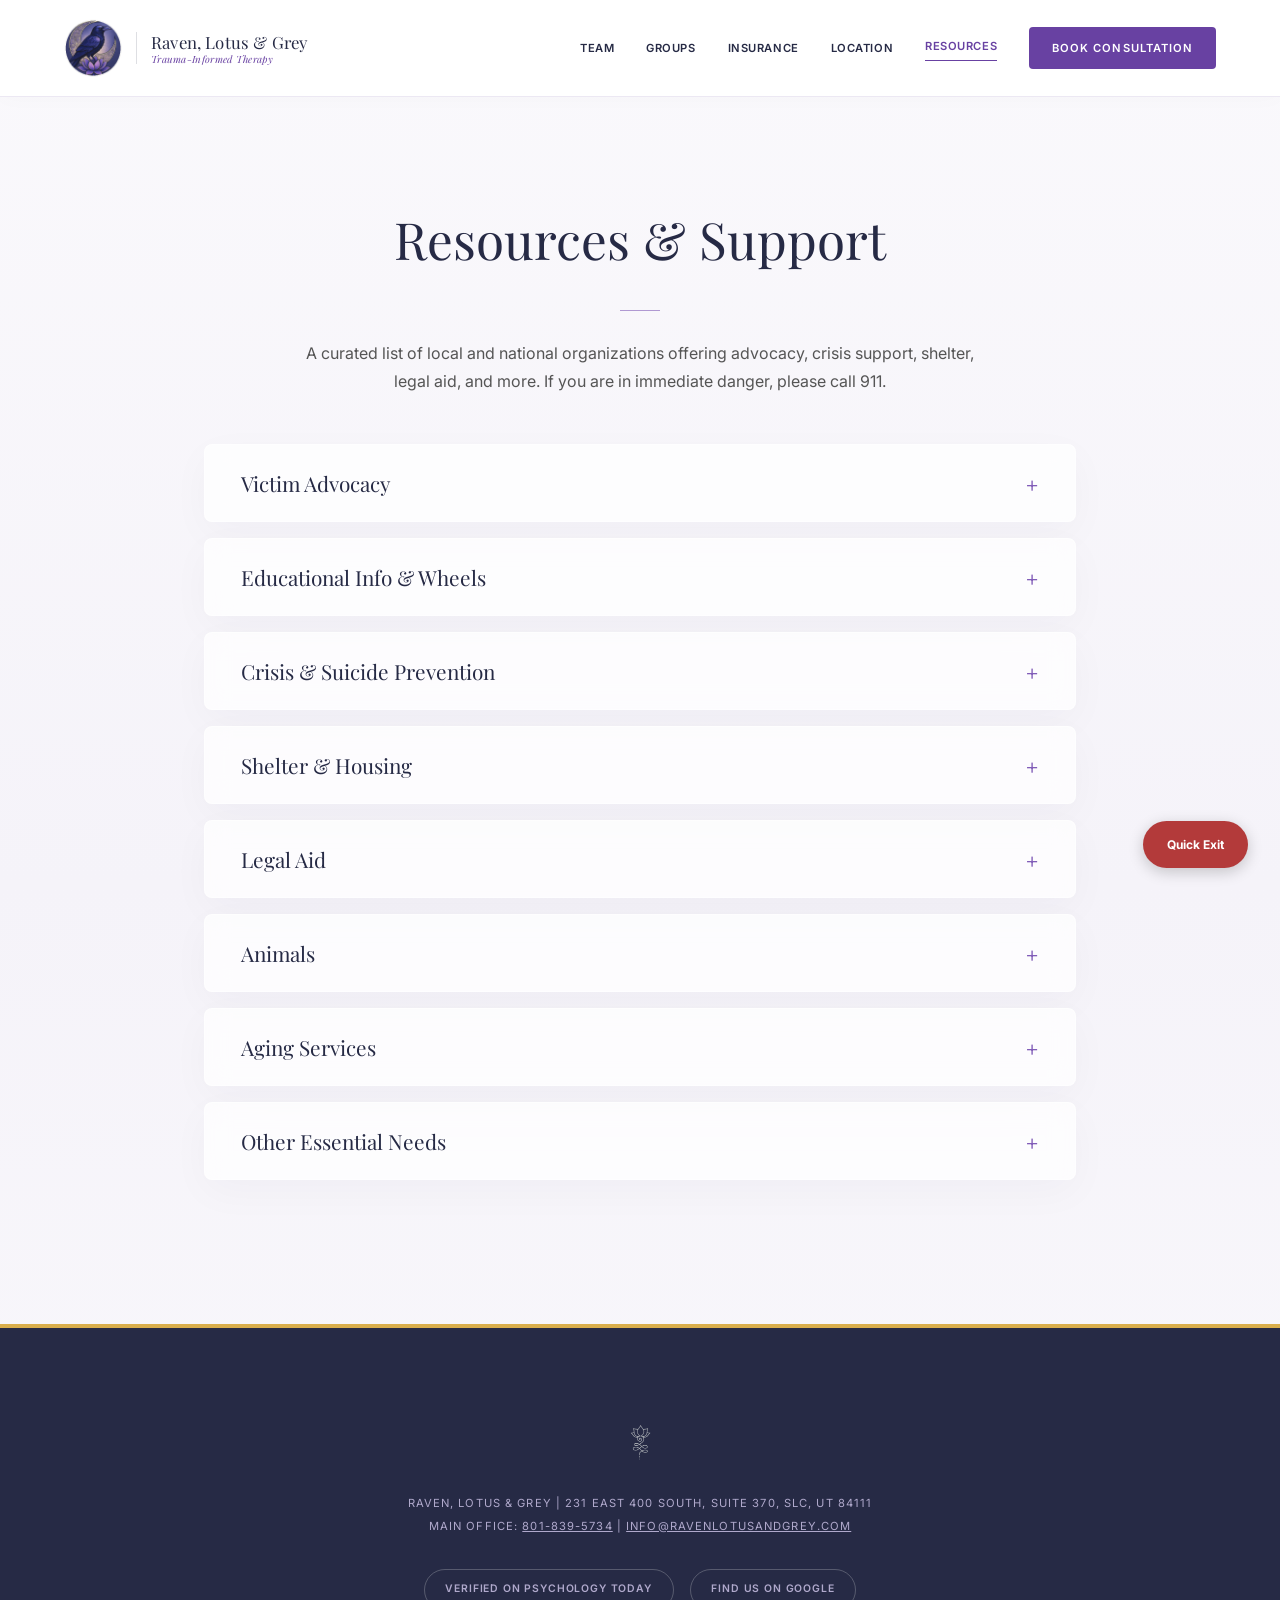
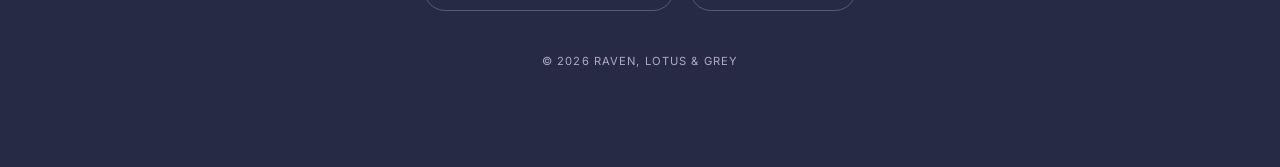
==== commit 509a1ee5: "Update booking button styles in resources.html" ====
--- a/resources.html
+++ b/resources.html
@@ -63,7 +63,7 @@
         .nav-links a:hover, .nav-links a:focus-visible { color: var(--rlg-moss-text); }
         .nav-links a.current { color: var(--rlg-moss-text); border-bottom: 1px solid var(--rlg-moss-text); padding-bottom: 4px; }
         .nav-booking-btn {
-            margin-left: 2rem !important; background: var(--rlg-clay-dark); color: var(--white) !important;
+            margin-left: 2rem !important; background: var(--rlg-moss-text); color: var(--white) !important;
             padding: 0.7rem 1.4rem; border-radius: 4px; letter-spacing: 0.1em !important;
         }
         .nav-booking-btn:hover, .nav-booking-btn:focus-visible { background: var(--rlg-slate); color: var(--white) !important; }
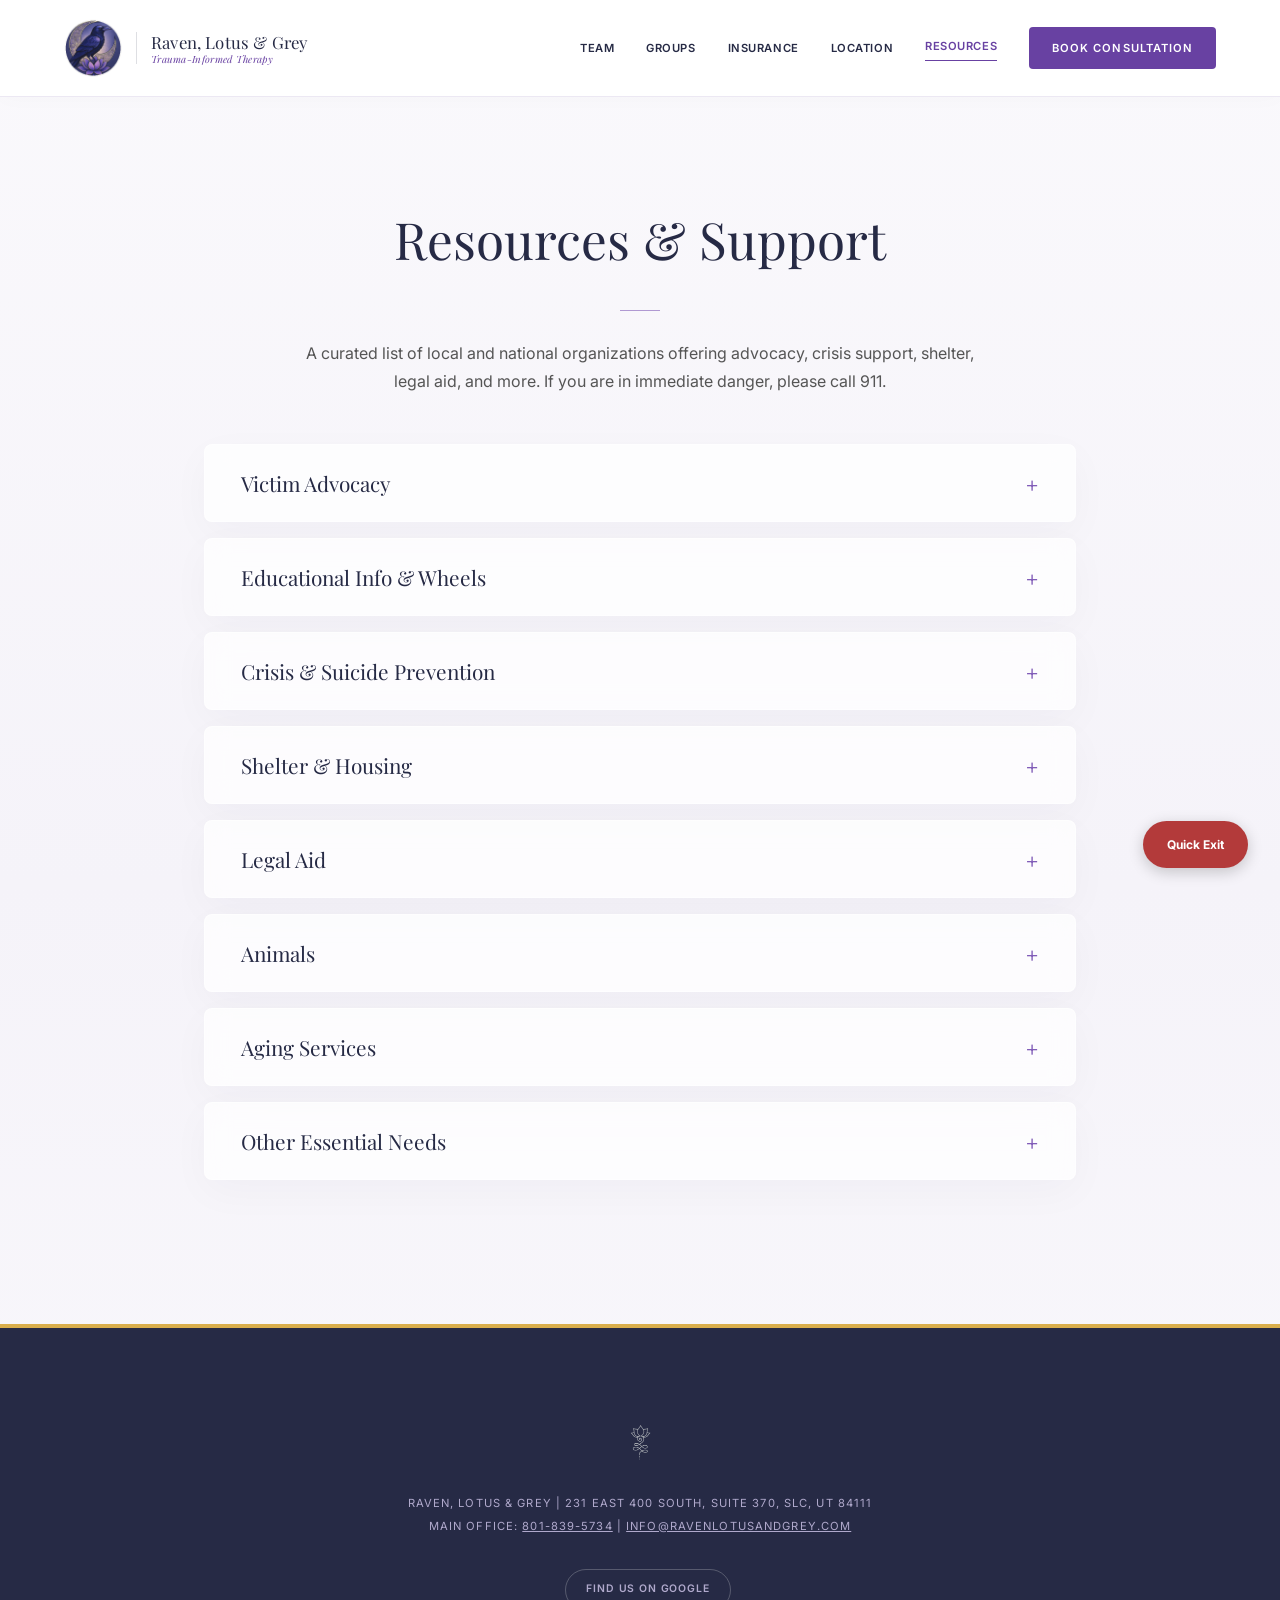
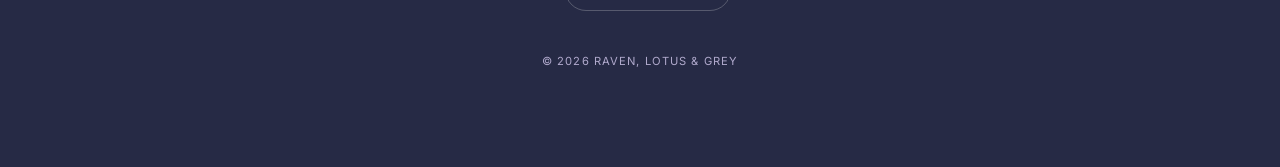
==== commit 2b305eea: "Update trust badge links and add verification script" ====
--- a/resources.html
+++ b/resources.html
@@ -369,7 +369,8 @@
         Main Office: <a href="tel:+18018395734">801-839-5734</a> | <a href="mailto:info@ravenlotusandgrey.com">info@ravenlotusandgrey.com</a>
     </address>
     <div class="trust-badges">
-        <a href="https://www.psychologytoday.com/us/therapists/raven-lotus-grey-salt-lake-city-ut/1708269" class="trust-badge" target="_blank" rel="noopener noreferrer">Verified on Psychology Today</a>
+                <a href="https://www.psychologytoday.com/profile/1576619" class="sx-verified-seal"></a>
+        <script type="text/javascript" src="https://member.psychologytoday.com/verified-seal.js" data-badge="13" data-id="1576619" data-code="aHR0cHM6Ly93d3cucHN5Y2hvbG9neXRvZGF5LmNvbS9hcGkvdmVyaWZpZWQtc2VhbC9zZWFscy8xMy9wcm9maWxlLzE1NzY2MTk/Y2FsbGJhY2s9c3hjYWxsYmFjaw=="></script>
         <a href="https://maps.google.com/?cid=8307513080412740282" class="trust-badge" target="_blank" rel="noopener noreferrer">Find Us on Google</a>
     </div>
     &copy; 2026 Raven, Lotus & Grey
